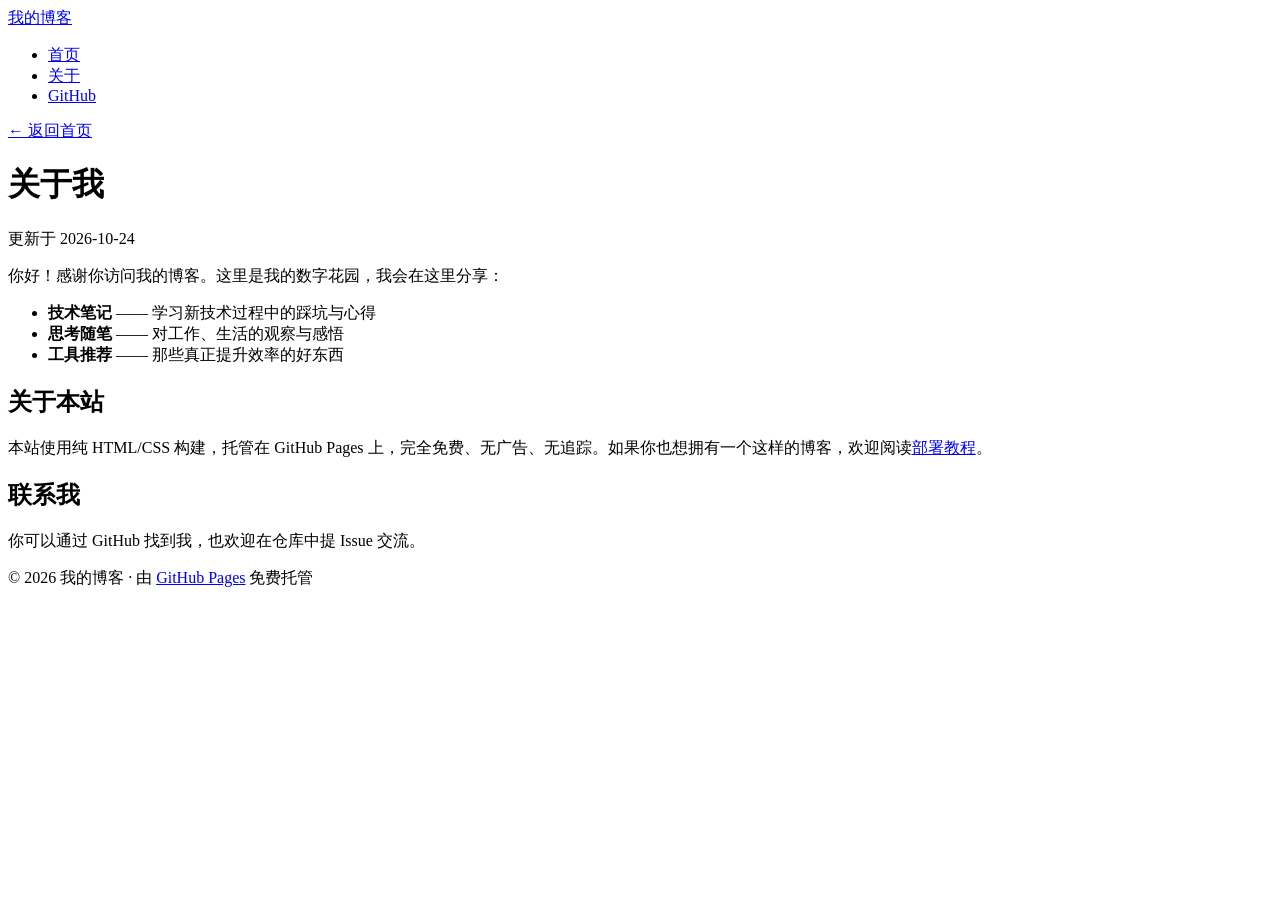
==== about.html @ 9fbede67 "feat: 上传 about.html" ====
<!DOCTYPE html>
<html lang="zh-CN">
<head>
  <meta charset="UTF-8">
  <meta name="viewport" content="width=device-width, initial-scale=1.0">
  <title>关于我 · 我的博客</title>
  <link rel="stylesheet" href="css/style.css">
</head>
<body>
  <header class="site-header">
    <nav class="nav" aria-label="主导航">
      <a class="nav-logo" href="index.html">我的<span>博客</span></a>
      <ul class="nav-links">
        <li><a href="index.html">首页</a></li>
        <li><a href="about.html" class="active">关于</a></li>
        <li><a href="https://github.com" target="_blank" rel="noopener">GitHub</a></li>
      </ul>
    </nav>
  </header>

  <main>
    <a class="back-link" href="index.html">← 返回首页</a>
    <div class="article-header">
      <h1>关于我</h1>
      <div class="post-meta">更新于 2026-10-24</div>
    </div>
    <article class="article-content">
      <p>你好！感谢你访问我的博客。这里是我的数字花园，我会在这里分享：</p>
      <ul>
        <li><strong>技术笔记</strong> —— 学习新技术过程中的踩坑与心得</li>
        <li><strong>思考随笔</strong> —— 对工作、生活的观察与感悟</li>
        <li><strong>工具推荐</strong> —— 那些真正提升效率的好东西</li>
      </ul>
      <h2>关于本站</h2>
      <p>本站使用纯 HTML/CSS 构建，托管在 GitHub Pages 上，完全免费、无广告、无追踪。如果你也想拥有一个这样的博客，欢迎阅读<a href="posts/github-pages-guide.html">部署教程</a>。</p>
      <h2>联系我</h2>
      <p>你可以通过 GitHub 找到我，也欢迎在仓库中提 Issue 交流。</p>
    </article>
  </main>

  <footer class="site-footer">
    <p>© 2026 我的博客 · 由 <a href="https://pages.github.com" target="_blank" rel="noopener">GitHub Pages</a> 免费托管</p>
  </footer>
</body>
</html>
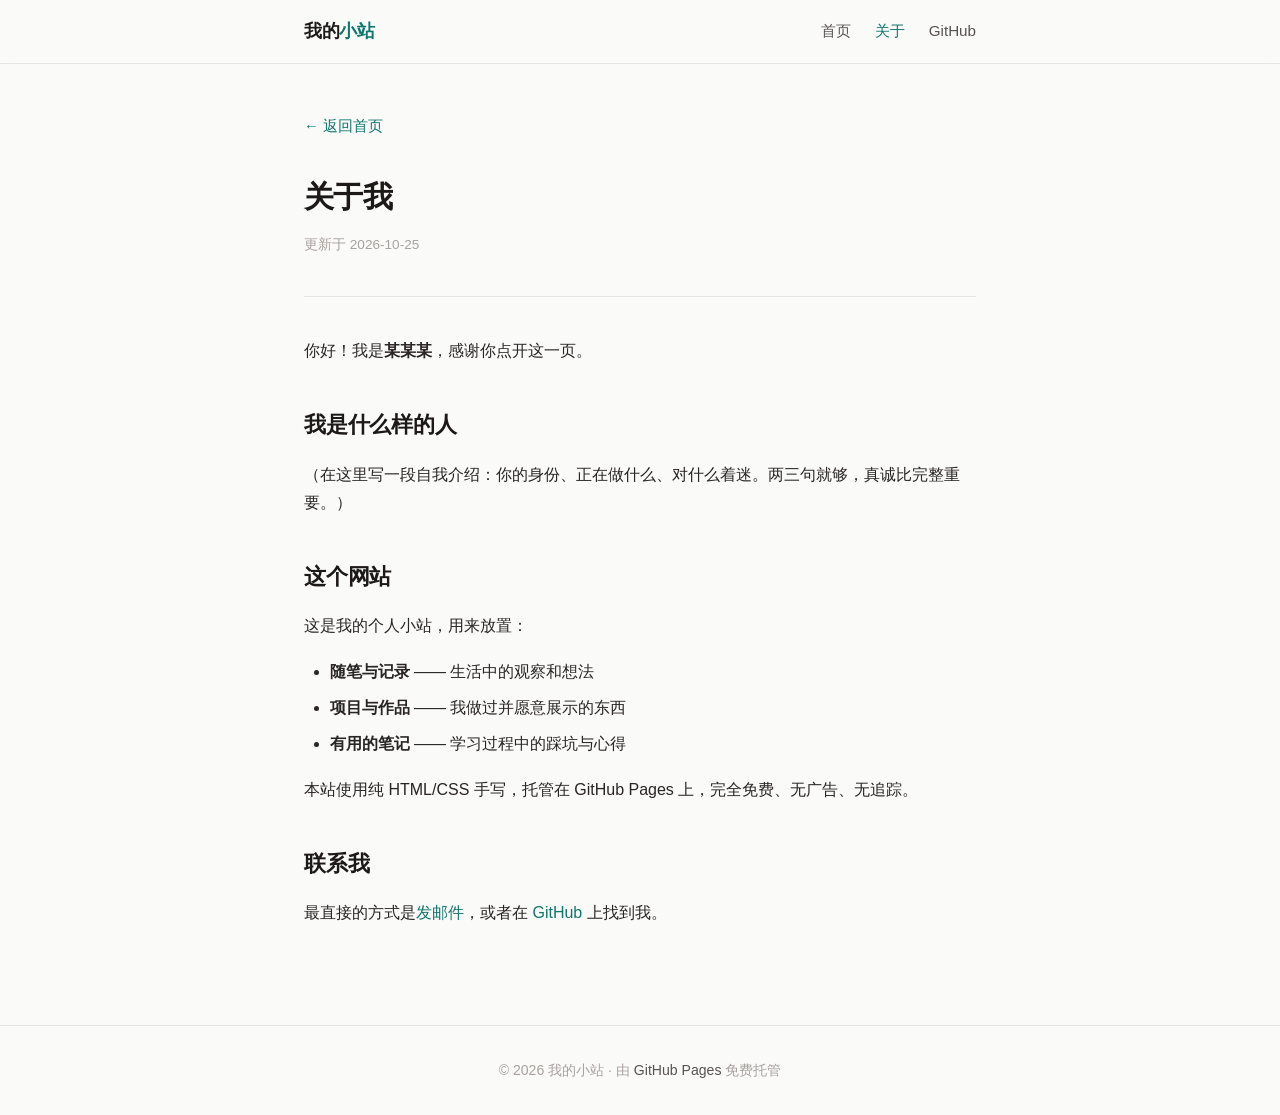
==== commit 0c91208e: "feat: 更新 about.html" ====
--- a/about.html
+++ b/about.html
@@ -3,17 +3,17 @@
 <head>
   <meta charset="UTF-8">
   <meta name="viewport" content="width=device-width, initial-scale=1.0">
-  <title>关于我 · 我的博客</title>
+  <title>关于我 · 我的小站</title>
   <link rel="stylesheet" href="css/style.css">
 </head>
 <body>
   <header class="site-header">
     <nav class="nav" aria-label="主导航">
-      <a class="nav-logo" href="index.html">我的<span>博客</span></a>
+      <a class="nav-logo" href="index.html">我的<span>小站</span></a>
       <ul class="nav-links">
         <li><a href="index.html">首页</a></li>
         <li><a href="about.html" class="active">关于</a></li>
-        <li><a href="https://github.com" target="_blank" rel="noopener">GitHub</a></li>
+        <li><a href="https://github.com/3278155436" target="_blank" rel="noopener">GitHub</a></li>
       </ul>
     </nav>
   </header>
@@ -22,24 +22,27 @@
     <a class="back-link" href="index.html">← 返回首页</a>
     <div class="article-header">
       <h1>关于我</h1>
-      <div class="post-meta">更新于 2026-10-24</div>
+      <div class="post-meta">更新于 2026-10-25</div>
     </div>
     <article class="article-content">
-      <p>你好！感谢你访问我的博客。这里是我的数字花园，我会在这里分享：</p>
+      <p>你好！我是<strong>某某某</strong>，感谢你点开这一页。</p>
+      <h2>我是什么样的人</h2>
+      <p>（在这里写一段自我介绍：你的身份、正在做什么、对什么着迷。两三句就够，真诚比完整重要。）</p>
+      <h2>这个网站</h2>
+      <p>这是我的个人小站，用来放置：</p>
       <ul>
-        <li><strong>技术笔记</strong> —— 学习新技术过程中的踩坑与心得</li>
-        <li><strong>思考随笔</strong> —— 对工作、生活的观察与感悟</li>
-        <li><strong>工具推荐</strong> —— 那些真正提升效率的好东西</li>
+        <li><strong>随笔与记录</strong> —— 生活中的观察和想法</li>
+        <li><strong>项目与作品</strong> —— 我做过并愿意展示的东西</li>
+        <li><strong>有用的笔记</strong> —— 学习过程中的踩坑与心得</li>
       </ul>
-      <h2>关于本站</h2>
-      <p>本站使用纯 HTML/CSS 构建，托管在 GitHub Pages 上，完全免费、无广告、无追踪。如果你也想拥有一个这样的博客，欢迎阅读<a href="posts/github-pages-guide.html">部署教程</a>。</p>
+      <p>本站使用纯 HTML/CSS 手写，托管在 GitHub Pages 上，完全免费、无广告、无追踪。</p>
       <h2>联系我</h2>
-      <p>你可以通过 GitHub 找到我，也欢迎在仓库中提 Issue 交流。</p>
+      <p>最直接的方式是<a href="mailto:example@example.com">发邮件</a>，或者在 <a href="https://github.com/3278155436" target="_blank" rel="noopener">GitHub</a> 上找到我。</p>
     </article>
   </main>
 
   <footer class="site-footer">
-    <p>© 2026 我的博客 · 由 <a href="https://pages.github.com" target="_blank" rel="noopener">GitHub Pages</a> 免费托管</p>
+    <p>© 2026 我的小站 · 由 <a href="https://pages.github.com" target="_blank" rel="noopener">GitHub Pages</a> 免费托管</p>
   </footer>
 </body>
 </html>
--- a/css/style.css
+++ b/css/style.css
@@ -0,0 +1,308 @@
+/* ============ 设计变量 ============ */
+:root {
+  --bg: #fafaf9;
+  --surface: #ffffff;
+  --text: #1c1917;
+  --text-secondary: #57534e;
+  --text-muted: #a8a29e;
+  --accent: #0f766e;
+  --accent-light: #ccfbf1;
+  --border: #e7e5e4;
+  --code-bg: #f5f5f4;
+  --radius: 12px;
+  --max-width: 720px;
+}
+
+* {
+  margin: 0;
+  padding: 0;
+  box-sizing: border-box;
+}
+
+html {
+  scroll-behavior: smooth;
+}
+
+body {
+  font-family: -apple-system, BlinkMacSystemFont, "Segoe UI", "PingFang SC",
+    "Hiragino Sans GB", "Microsoft YaHei", "Noto Sans SC", sans-serif;
+  background: var(--bg);
+  color: var(--text);
+  line-height: 1.75;
+  font-size: 16px;
+  -webkit-font-smoothing: antialiased;
+}
+
+a {
+  color: var(--accent);
+  text-decoration: none;
+  transition: opacity 0.15s ease;
+}
+
+a:hover {
+  opacity: 0.75;
+}
+
+/* ============ 导航栏 ============ */
+.site-header {
+  position: sticky;
+  top: 0;
+  z-index: 100;
+  background: rgba(250, 250, 249, 0.85);
+  backdrop-filter: blur(10px);
+  border-bottom: 1px solid var(--border);
+}
+
+.nav {
+  max-width: var(--max-width);
+  margin: 0 auto;
+  padding: 16px 24px;
+  display: flex;
+  align-items: center;
+  justify-content: space-between;
+}
+
+.nav-logo {
+  font-weight: 700;
+  font-size: 1.1rem;
+  color: var(--text);
+  letter-spacing: -0.02em;
+}
+
+.nav-logo span {
+  color: var(--accent);
+}
+
+.nav-links {
+  display: flex;
+  gap: 24px;
+  list-style: none;
+}
+
+.nav-links a {
+  color: var(--text-secondary);
+  font-size: 0.95rem;
+}
+
+.nav-links a:hover,
+.nav-links a.active {
+  color: var(--accent);
+}
+
+/* ============ 主体布局 ============ */
+main {
+  max-width: var(--max-width);
+  margin: 0 auto;
+  padding: 48px 24px 80px;
+}
+
+/* ============ 首页 Hero ============ */
+.hero {
+  margin-bottom: 56px;
+  padding: 40px 0;
+}
+
+.hero h1 {
+  font-size: 2.2rem;
+  font-weight: 800;
+  letter-spacing: -0.03em;
+  line-height: 1.3;
+  margin-bottom: 16px;
+}
+
+.hero p {
+  color: var(--text-secondary);
+  font-size: 1.1rem;
+  max-width: 34em;
+}
+
+/* ============ 文章列表 ============ */
+.section-title {
+  font-size: 0.85rem;
+  font-weight: 600;
+  text-transform: uppercase;
+  letter-spacing: 0.12em;
+  color: var(--text-muted);
+  margin-bottom: 24px;
+}
+
+.post-list {
+  list-style: none;
+}
+
+.post-item {
+  background: var(--surface);
+  border: 1px solid var(--border);
+  border-radius: var(--radius);
+  padding: 28px 32px;
+  margin-bottom: 20px;
+  transition: transform 0.15s ease, box-shadow 0.15s ease;
+}
+
+.post-item:hover {
+  transform: translateY(-2px);
+  box-shadow: 0 6px 20px rgba(28, 25, 23, 0.07);
+}
+
+.post-item h2 {
+  font-size: 1.25rem;
+  font-weight: 700;
+  margin-bottom: 8px;
+  letter-spacing: -0.01em;
+}
+
+.post-item h2 a {
+  color: var(--text);
+}
+
+.post-item h2 a:hover {
+  color: var(--accent);
+}
+
+.post-meta {
+  font-size: 0.85rem;
+  color: var(--text-muted);
+  margin-bottom: 12px;
+}
+
+.post-excerpt {
+  color: var(--text-secondary);
+  font-size: 0.98rem;
+}
+
+.tag {
+  display: inline-block;
+  background: var(--accent-light);
+  color: var(--accent);
+  font-size: 0.75rem;
+  font-weight: 600;
+  padding: 2px 10px;
+  border-radius: 999px;
+  margin-right: 8px;
+}
+
+/* ============ 文章页 ============ */
+.article-header {
+  margin-bottom: 40px;
+  padding-bottom: 28px;
+  border-bottom: 1px solid var(--border);
+}
+
+.article-header h1 {
+  font-size: 1.9rem;
+  font-weight: 800;
+  letter-spacing: -0.02em;
+  line-height: 1.35;
+  margin: 12px 0 16px;
+}
+
+.article-content h2 {
+  font-size: 1.4rem;
+  font-weight: 700;
+  margin: 40px 0 16px;
+  letter-spacing: -0.01em;
+}
+
+.article-content h3 {
+  font-size: 1.1rem;
+  font-weight: 700;
+  margin: 28px 0 12px;
+}
+
+.article-content p {
+  margin-bottom: 18px;
+  color: #292524;
+}
+
+.article-content ul,
+.article-content ol {
+  margin: 0 0 18px 1.6em;
+  color: #292524;
+}
+
+.article-content li {
+  margin-bottom: 8px;
+}
+
+.article-content code {
+  background: var(--code-bg);
+  border: 1px solid var(--border);
+  border-radius: 5px;
+  padding: 2px 6px;
+  font-size: 0.88em;
+  font-family: "SF Mono", "Cascadia Code", Consolas, monospace;
+}
+
+.article-content pre {
+  background: #1c1917;
+  color: #e7e5e4;
+  border-radius: var(--radius);
+  padding: 20px 24px;
+  overflow-x: auto;
+  margin-bottom: 20px;
+  font-size: 0.88rem;
+  line-height: 1.6;
+}
+
+.article-content pre code {
+  background: none;
+  border: none;
+  padding: 0;
+  color: inherit;
+}
+
+.article-content blockquote {
+  border-left: 3px solid var(--accent);
+  background: var(--accent-light);
+  padding: 14px 20px;
+  border-radius: 0 var(--radius) var(--radius) 0;
+  margin-bottom: 18px;
+  color: #134e4a;
+}
+
+.article-content strong {
+  font-weight: 700;
+}
+
+/* ============ 页脚 ============ */
+.site-footer {
+  border-top: 1px solid var(--border);
+  padding: 32px 24px;
+  text-align: center;
+  color: var(--text-muted);
+  font-size: 0.88rem;
+}
+
+.site-footer a {
+  color: var(--text-secondary);
+}
+
+/* ============ 返回链接 ============ */
+.back-link {
+  display: inline-block;
+  margin-bottom: 24px;
+  font-size: 0.92rem;
+}
+
+/* ============ 移动端适配 ============ */
+@media (max-width: 600px) {
+  .hero h1 {
+    font-size: 1.7rem;
+  }
+
+  .nav {
+    padding: 14px 20px;
+  }
+
+  .nav-links {
+    gap: 16px;
+  }
+
+  .post-item {
+    padding: 22px 20px;
+  }
+
+  main {
+    padding: 32px 20px 64px;
+  }
+}
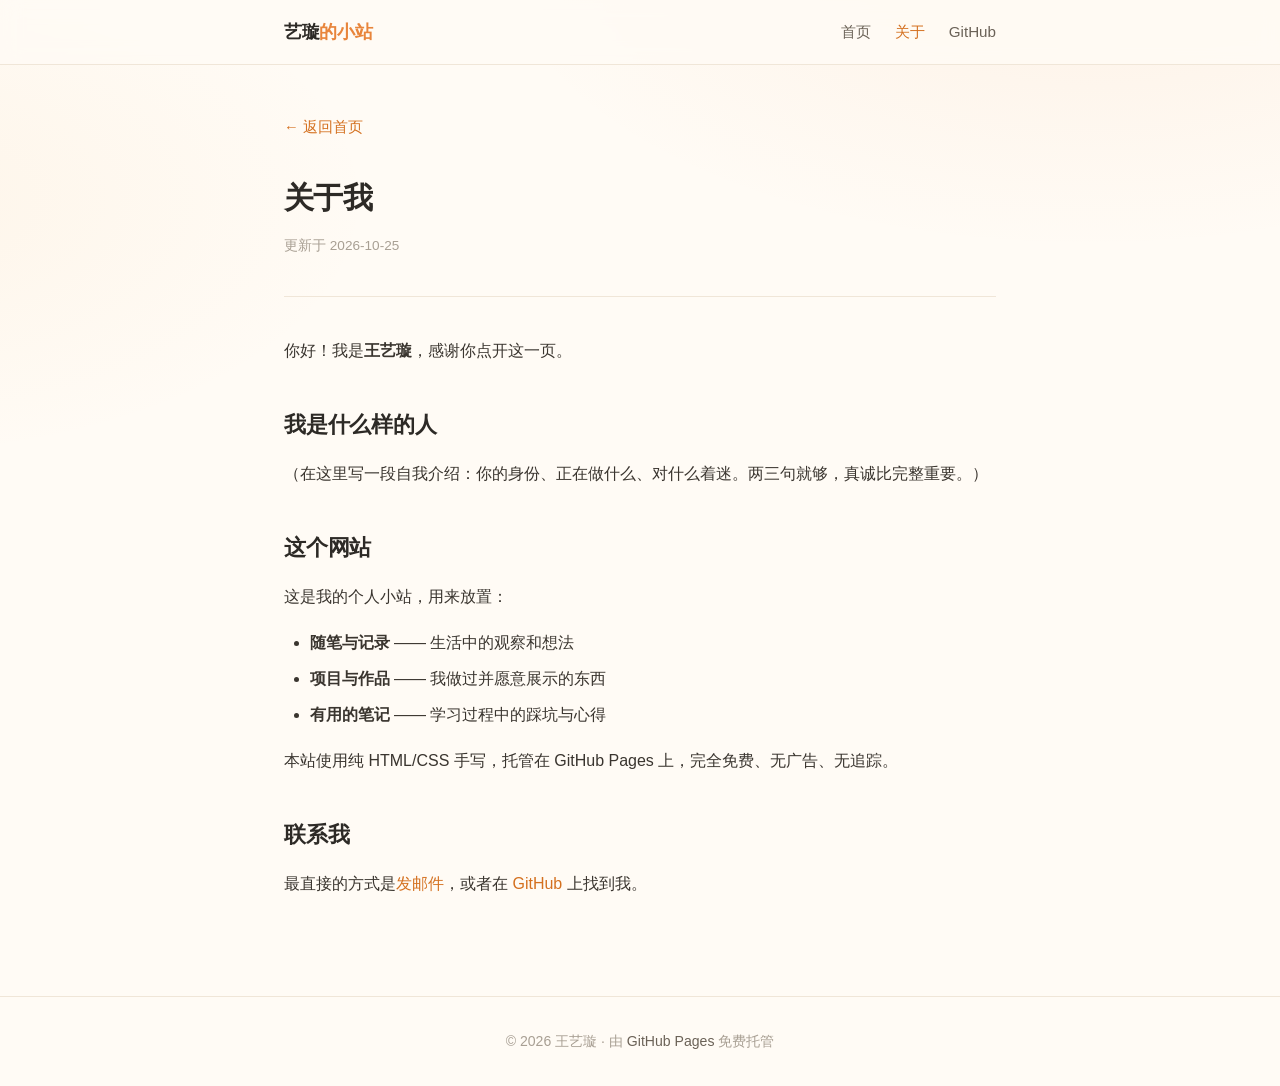
==== commit 71c8bd00: "feat: 更新 about.html" ====
--- a/about.html
+++ b/about.html
@@ -3,13 +3,13 @@
 <head>
   <meta charset="UTF-8">
   <meta name="viewport" content="width=device-width, initial-scale=1.0">
-  <title>关于我 · 我的小站</title>
+  <title>关于我 · 王艺璇</title>
   <link rel="stylesheet" href="css/style.css">
 </head>
 <body>
   <header class="site-header">
     <nav class="nav" aria-label="主导航">
-      <a class="nav-logo" href="index.html">我的<span>小站</span></a>
+      <a class="nav-logo" href="index.html">艺璇<span>的小站</span></a>
       <ul class="nav-links">
         <li><a href="index.html">首页</a></li>
         <li><a href="about.html" class="active">关于</a></li>
@@ -25,7 +25,7 @@
       <div class="post-meta">更新于 2026-10-25</div>
     </div>
     <article class="article-content">
-      <p>你好！我是<strong>某某某</strong>，感谢你点开这一页。</p>
+      <p>你好！我是<strong>王艺璇</strong>，感谢你点开这一页。</p>
       <h2>我是什么样的人</h2>
       <p>（在这里写一段自我介绍：你的身份、正在做什么、对什么着迷。两三句就够，真诚比完整重要。）</p>
       <h2>这个网站</h2>
@@ -37,12 +37,12 @@
       </ul>
       <p>本站使用纯 HTML/CSS 手写，托管在 GitHub Pages 上，完全免费、无广告、无追踪。</p>
       <h2>联系我</h2>
-      <p>最直接的方式是<a href="mailto:example@example.com">发邮件</a>，或者在 <a href="https://github.com/3278155436" target="_blank" rel="noopener">GitHub</a> 上找到我。</p>
+      <p>最直接的方式是<a href="mailto:3278155436@qq.com">发邮件</a>，或者在 <a href="https://github.com/3278155436" target="_blank" rel="noopener">GitHub</a> 上找到我。</p>
     </article>
   </main>
 
   <footer class="site-footer">
-    <p>© 2026 我的小站 · 由 <a href="https://pages.github.com" target="_blank" rel="noopener">GitHub Pages</a> 免费托管</p>
+    <p>© 2026 王艺璇 · 由 <a href="https://pages.github.com" target="_blank" rel="noopener">GitHub Pages</a> 免费托管</p>
   </footer>
 </body>
 </html>
--- a/css/style.css
+++ b/css/style.css
@@ -1,16 +1,18 @@
-/* ============ 设计变量 ============ */
+/* ============ 设计变量 · 暖色活泼风 ============ */
 :root {
-  --bg: #fafaf9;
+  --bg: #fffbf5;
   --surface: #ffffff;
-  --text: #1c1917;
-  --text-secondary: #57534e;
-  --text-muted: #a8a29e;
-  --accent: #0f766e;
-  --accent-light: #ccfbf1;
-  --border: #e7e5e4;
-  --code-bg: #f5f5f4;
-  --radius: 12px;
-  --max-width: 720px;
+  --text: #2d2a26;
+  --text-secondary: #6b6257;
+  --text-muted: #a89f93;
+  --accent: #e8853b;
+  --accent-deep: #d4701f;
+  --accent-light: #fdebd7;
+  --accent-soft: #fff3e4;
+  --border: #f0e6d8;
+  --code-bg: #faf3ea;
+  --radius: 16px;
+  --max-width: 760px;
 }
 
 * {
@@ -26,7 +28,10 @@
 body {
   font-family: -apple-system, BlinkMacSystemFont, "Segoe UI", "PingFang SC",
     "Hiragino Sans GB", "Microsoft YaHei", "Noto Sans SC", sans-serif;
-  background: var(--bg);
+  background:
+    radial-gradient(ellipse 600px 300px at 85% -50px, rgba(232, 133, 59, 0.08), transparent),
+    radial-gradient(ellipse 500px 260px at -10% 200px, rgba(240, 170, 80, 0.07), transparent),
+    var(--bg);
   color: var(--text);
   line-height: 1.75;
   font-size: 16px;
@@ -34,7 +39,7 @@
 }
 
 a {
-  color: var(--accent);
+  color: var(--accent-deep);
   text-decoration: none;
   transition: opacity 0.15s ease;
 }
@@ -48,7 +53,7 @@
   position: sticky;
   top: 0;
   z-index: 100;
-  background: rgba(250, 250, 249, 0.85);
+  background: rgba(255, 251, 245, 0.85);
   backdrop-filter: blur(10px);
   border-bottom: 1px solid var(--border);
 }
@@ -63,8 +68,8 @@
 }
 
 .nav-logo {
-  font-weight: 700;
-  font-size: 1.1rem;
+  font-weight: 800;
+  font-size: 1.15rem;
   color: var(--text);
   letter-spacing: -0.02em;
 }
@@ -86,7 +91,7 @@
 
 .nav-links a:hover,
 .nav-links a.active {
-  color: var(--accent);
+  color: var(--accent-deep);
 }
 
 /* ============ 主体布局 ============ */
@@ -96,36 +101,116 @@
   padding: 48px 24px 80px;
 }
 
-/* ============ 首页 Hero ============ */
-.hero {
-  margin-bottom: 56px;
-  padding: 40px 0;
-}
-
-.hero h1 {
-  font-size: 2.2rem;
+/* ============ 个人介绍区 ============ */
+.profile {
+  display: flex;
+  align-items: center;
+  gap: 28px;
+  margin-bottom: 20px;
+}
+
+.avatar {
+  width: 96px;
+  height: 96px;
+  border-radius: 50%;
+  background: linear-gradient(135deg, #f7b955, #e8853b);
+  display: flex;
+  align-items: center;
+  justify-content: center;
+  font-size: 2.6rem;
+  flex-shrink: 0;
+  box-shadow: 0 8px 24px rgba(232, 133, 59, 0.28);
+}
+
+.profile h1 {
+  font-size: 1.9rem;
   font-weight: 800;
-  letter-spacing: -0.03em;
+  letter-spacing: -0.02em;
   line-height: 1.3;
-  margin-bottom: 16px;
-}
-
-.hero p {
-  color: var(--text-secondary);
-  font-size: 1.1rem;
-  max-width: 34em;
-}
-
-/* ============ 文章列表 ============ */
+  margin-bottom: 6px;
+}
+
+.profile h1 .name {
+  color: var(--accent-deep);
+}
+
+.profile .bio {
+  color: var(--text-secondary);
+  font-size: 1.05rem;
+  max-width: 32em;
+}
+
+.tag-row {
+  margin: 22px 0 8px;
+}
+
+.tag {
+  display: inline-block;
+  background: var(--accent-light);
+  color: var(--accent-deep);
+  font-size: 0.78rem;
+  font-weight: 600;
+  padding: 4px 14px;
+  border-radius: 999px;
+  margin: 0 8px 8px 0;
+}
+
+/* ============ 区块标题 ============ */
 .section-title {
   font-size: 0.85rem;
-  font-weight: 600;
+  font-weight: 700;
   text-transform: uppercase;
   letter-spacing: 0.12em;
   color: var(--text-muted);
-  margin-bottom: 24px;
-}
-
+  margin: 48px 0 20px;
+}
+
+.section-title::before {
+  content: "◆ ";
+  color: var(--accent);
+}
+
+/* ============ 卡片网格（社交链接 / 项目） ============ */
+.card-grid {
+  display: grid;
+  grid-template-columns: repeat(auto-fill, minmax(220px, 1fr));
+  gap: 16px;
+}
+
+.card {
+  background: var(--surface);
+  border: 1px solid var(--border);
+  border-radius: var(--radius);
+  padding: 20px 22px;
+  display: block;
+  color: var(--text);
+  transition: transform 0.15s ease, box-shadow 0.15s ease;
+}
+
+.card:hover {
+  transform: translateY(-3px);
+  box-shadow: 0 10px 24px rgba(212, 112, 31, 0.12);
+  opacity: 1;
+}
+
+.card .card-icon {
+  font-size: 1.5rem;
+  margin-bottom: 8px;
+  display: block;
+}
+
+.card h3 {
+  font-size: 1rem;
+  font-weight: 700;
+  margin-bottom: 4px;
+}
+
+.card p {
+  font-size: 0.88rem;
+  color: var(--text-secondary);
+}
+
+/* ============ 文章列表 ============ */
 .post-list {
   list-style: none;
 }
@@ -134,18 +219,18 @@
   background: var(--surface);
   border: 1px solid var(--border);
   border-radius: var(--radius);
-  padding: 28px 32px;
-  margin-bottom: 20px;
+  padding: 26px 30px;
+  margin-bottom: 18px;
   transition: transform 0.15s ease, box-shadow 0.15s ease;
 }
 
 .post-item:hover {
   transform: translateY(-2px);
-  box-shadow: 0 6px 20px rgba(28, 25, 23, 0.07);
+  box-shadow: 0 8px 22px rgba(212, 112, 31, 0.1);
 }
 
 .post-item h2 {
-  font-size: 1.25rem;
+  font-size: 1.2rem;
   font-weight: 700;
   margin-bottom: 8px;
   letter-spacing: -0.01em;
@@ -156,29 +241,18 @@
 }
 
 .post-item h2 a:hover {
-  color: var(--accent);
+  color: var(--accent-deep);
 }
 
 .post-meta {
   font-size: 0.85rem;
   color: var(--text-muted);
-  margin-bottom: 12px;
+  margin-bottom: 10px;
 }
 
 .post-excerpt {
   color: var(--text-secondary);
-  font-size: 0.98rem;
-}
-
-.tag {
-  display: inline-block;
-  background: var(--accent-light);
-  color: var(--accent);
-  font-size: 0.75rem;
-  font-weight: 600;
-  padding: 2px 10px;
-  border-radius: 999px;
-  margin-right: 8px;
+  font-size: 0.96rem;
 }
 
 /* ============ 文章页 ============ */
@@ -211,13 +285,13 @@
 
 .article-content p {
   margin-bottom: 18px;
-  color: #292524;
+  color: #3a352f;
 }
 
 .article-content ul,
 .article-content ol {
   margin: 0 0 18px 1.6em;
-  color: #292524;
+  color: #3a352f;
 }
 
 .article-content li {
@@ -234,8 +308,8 @@
 }
 
 .article-content pre {
-  background: #1c1917;
-  color: #e7e5e4;
+  background: #2d2a26;
+  color: #f5ede2;
   border-radius: var(--radius);
   padding: 20px 24px;
   overflow-x: auto;
@@ -253,11 +327,11 @@
 
 .article-content blockquote {
   border-left: 3px solid var(--accent);
-  background: var(--accent-light);
+  background: var(--accent-soft);
   padding: 14px 20px;
   border-radius: 0 var(--radius) var(--radius) 0;
   margin-bottom: 18px;
-  color: #134e4a;
+  color: #8a5418;
 }
 
 .article-content strong {
@@ -286,8 +360,14 @@
 
 /* ============ 移动端适配 ============ */
 @media (max-width: 600px) {
-  .hero h1 {
-    font-size: 1.7rem;
+  .profile {
+    flex-direction: column;
+    text-align: center;
+    gap: 16px;
+  }
+
+  .profile h1 {
+    font-size: 1.55rem;
   }
 
   .nav {
@@ -298,6 +378,10 @@
     gap: 16px;
   }
 
+  .card-grid {
+    grid-template-columns: 1fr;
+  }
+
   .post-item {
     padding: 22px 20px;
   }
